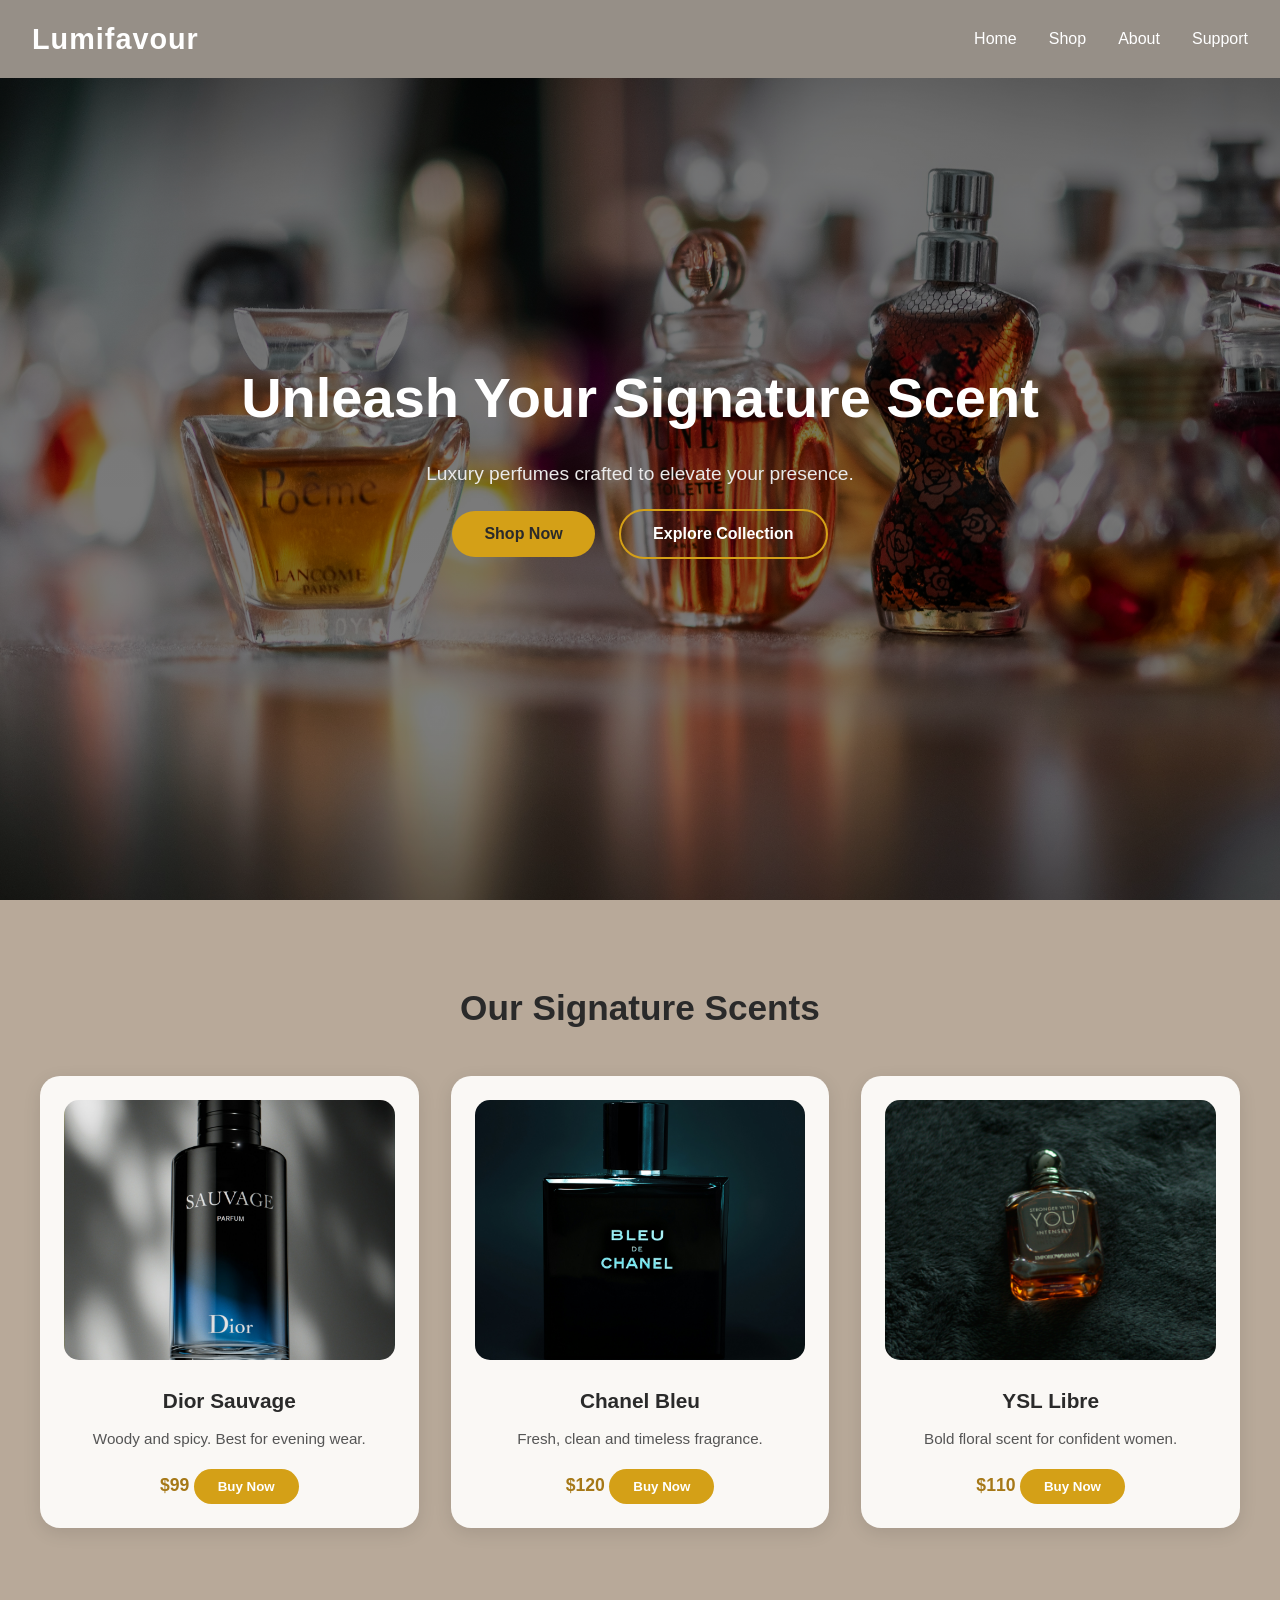
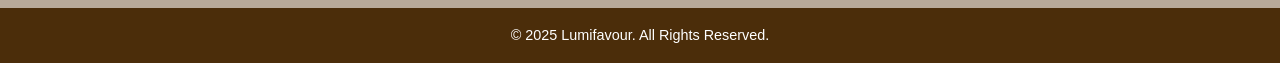
==== index.html @ c48dbbcd "Add files via upload" ====
<!DOCTYPE html>
<html lang="en">
<head>
  <meta charset="UTF-8" />
  <meta name="viewport" content="width=device-width, initial-scale=1.0" />
  <title>Lumifavour – Luxury Perfumes</title>
  <link rel="stylesheet" href="style.css" />
</head>
<body>

  <!-- NAVIGATION -->
<nav>
  <div class="logo">Lumifavour</div>
  <div class="hamburger" aria-label="Toggle navigation" role="button" tabindex="0">
    <span></span><span></span><span></span>
  </div>
  <div class="nav-links">
    <a href="index.html">Home</a>
    <a href="shop.html">Shop</a>
    <a href="about.html">About</a>
    <a href="support.html">Support</a>
  </div>
</nav>

  <!-- HERO SECTION -->
  <section class="hero">
    <div class="hero-content">
      <h1>Unleash Your Signature Scent</h1>
      <p>Luxury perfumes crafted to elevate your presence.</p>
      <div class="hero-buttons">
        <a href="shop.html" class="btn primary">Shop Now</a>
        <a href="shop.html" class="btn secondary">Explore Collection</a>
      </div>
    </div>
  </section>

  <!-- SHOP SECTION -->
  <section class="shop-section" id="shop">
    <h2>Our Signature Scents</h2>
    <div class="product-grid">
      <div class="product-card">
        <img src="images/savage2.jpg" alt="Dior Sauvage">
        <h3>Dior Sauvage</h3>
        <p>Woody and spicy. Best for evening wear.</p>
        <span class="price">$99</span>
        <button class="buy-btn">Buy Now</button>
      </div>

      <div class="product-card">
        <img src="images/bleu1.jpg" alt="Chanel Bleu">
        <h3>Chanel Bleu</h3>
        <p>Fresh, clean and timeless fragrance.</p>
        <span class="price">$120</span>
        <button class="buy-btn">Buy Now</button>
      </div>

      <div class="product-card">
        <img src="images/ysl.jpg" alt="YSL Libre">
        <h3>YSL Libre</h3>
        <p>Bold floral scent for confident women.</p>
        <span class="price">$110</span>
        <button class="buy-btn">Buy Now</button>
      </div>
    </div>
  </section>

  <footer>
    <p>© 2025 Lumifavour. All Rights Reserved.</p>
  </footer>
<script src="script.js"></script>

</body>
</html>
---- style.css ----
/* === GLOBAL RESET === */
* {
  margin: 0;
  padding: 0;
  box-sizing: border-box;
}

html {
  scroll-behavior: smooth;
}

/* === BODY === */
body {
  font-family: "Poppins", "Segoe UI", sans-serif;
  background-color: #fdfcfb;
  color: #3a2b1a;
  line-height: 1.6;
  overflow-x: hidden;
}

/* === COLOR VARIABLES === */
:root {
  --gold: #d4a017;
  --gold-dark: #a67817;
  --coffee: #b8a999;
  --ivory: #faf8f5;
  --charcoal: #2a2a2a;
  --white: #fff;
}

/* =========================================
   ✅ FINAL RESPONSIVE NAVBAR (CLEAN + FIXED)
========================================= */
nav {
  background-color: rgba(75, 45, 10, 0.85); /* deep brown tone */
  backdrop-filter: blur(8px);
  padding: 1rem 2rem;
  position: fixed;
  top: 0;
  left: 0;
  width: 100%;
  z-index: 1000;
  display: flex;
  justify-content: space-between;
  align-items: center;
}

.logo {
  color: var(--white);
  font-size: 1.8rem;
  font-weight: 700;
  letter-spacing: 1px;
}

.nav-links {
  display: flex;
  gap: 2rem;
  align-items: center;
}

.nav-links a {
  color: var(--white);
  text-decoration: none;
  font-weight: 500;
  position: relative;
  transition: color 0.3s ease;
}

.nav-links a::after {
  content: "";
  position: absolute;
  width: 0;
  height: 2px;
  background: var(--gold);
  bottom: -4px;
  left: 0;
  transition: 0.3s ease;
}

.nav-links a:hover::after,
.nav-links a.active::after {
  width: 100%;
}

.nav-links a:hover {
  color: var(--gold);
}

/* -----------------------------
   🔥 MOBILE RESPONSIVE NAVBAR
------------------------------ */
.hamburger {
  display: none;
  flex-direction: column;
  justify-content: space-between;
  width: 25px;
  height: 20px;
  cursor: pointer;
  gap: 4px;
  z-index: 1001;
}

.hamburger span {
  width: 100%;
  height: 3px;
  background-color: white;
  border-radius: 2px;
  transition: 0.3s ease;
}

/* Animate hamburger to X when open */
nav.open .hamburger span:nth-child(1) {
  transform: translateY(8px) rotate(45deg);
}
nav.open .hamburger span:nth-child(2) {
  opacity: 0;
}
nav.open .hamburger span:nth-child(3) {
  transform: translateY(-8px) rotate(-45deg);
}

/* -----------------------------
   📱 Mobile Dropdown (Centered)
------------------------------ */
@media (max-width: 768px) {
  .hamburger {
    display: flex;
  }

  .nav-links {
    position: absolute;
    top: 100%;
    left: 50%;
    transform: translateX(-50%);
    background: rgba(0, 0, 0, 0.85);
    flex-direction: column;
    align-items: flex-start;
    width: 80%;
    max-width: 320px;
    padding: 1rem 1.25rem;
    gap: 0.75rem;
    border-radius: 12px;
    display: none;
    box-shadow: 0 8px 20px rgba(0,0,0,0.3);
    backdrop-filter: blur(6px);
    animation: fadeIn 0.3s ease;
    z-index: 999;
  }

  nav.open .nav-links {
    display: flex;
  }

  .nav-links a {
  position: relative;
  width: 100%;
  font-size: 1.05rem;
  text-align: center;
  color: white;
  padding: 0.5rem 0;
  text-decoration: none;
}

.nav-links a::after {
  left: 50%; /* start underline from center */
  transform: translateX(-50%); /* center it */
}

.nav-links a:hover::after,
.nav-links a.active::after {
  width: 50%; /* balanced width */
}


  .nav-links a:hover {
    color: #ffd700;
    letter-spacing: 0.5px;
  }

  @keyframes fadeIn {
    from {
      opacity: 0;
      transform: translate(-50%, -10px);
    }
    to {
      opacity: 1;
      transform: translate(-50%, 0);
    }
  }
}

/* === HERO SECTION === */
.hero {
  height: 100vh;
  background: linear-gradient(rgba(0, 0, 0, 0.55), rgba(0, 0, 0, 0.5)),
    url('images/ulysse-pointcheval--j6LLsAehUo-unsplash.jpg') center/cover no-repeat;
  display: flex;
  align-items: center;
  justify-content: center;
  color: var(--white);
  text-align: center;
  padding: 0 1rem;
}

.hero h1 {
  font-size: 3.5rem;
  font-weight: 700;
  margin-bottom: 1rem;
}

.hero p {
  font-size: 1.2rem;
  margin-bottom: 2rem;
  color: #eaeaea;
}

.hero-buttons .btn {
  margin: 0 10px;
}

/* === BUTTONS === */
.btn {
  padding: 0.9rem 2rem;
  border-radius: 30px;
  font-weight: 600;
  text-decoration: none;
  transition: all 0.3s ease;
}

.btn.primary {
  background-color: var(--gold);
  color: var(--charcoal);
}

.btn.primary:hover {
  background-color: var(--gold-dark);
  transform: translateY(-3px);
}

.btn.secondary {
  border: 2px solid var(--gold);
  color: var(--white);
  background: transparent;
}

.btn.secondary:hover {
  background-color: var(--gold);
  color: var(--charcoal);
  transform: translateY(-3px);
}

/* === SHOP SECTION === */
.shop-section {
  background-color: var(--coffee);
  text-align: center;
  padding: 80px 40px;
}

.shop-section h2 {
  font-size: 2.2rem;
  margin-bottom: 40px;
  color: var(--charcoal);
}

.product-grid {
  display: grid;
  grid-template-columns: repeat(auto-fit, minmax(260px, 1fr));
  gap: 2rem;
  max-width: 1200px;
  margin: auto;
}

.product-card {
  background-color: var(--ivory);
  border-radius: 20px;
  padding: 1.5rem;
  box-shadow: 0 5px 18px rgba(0, 0, 0, 0.1);
  transition: transform 0.3s ease, box-shadow 0.3s ease;
}

.product-card:hover {
  transform: translateY(-10px);
  box-shadow: 0 10px 25px rgba(0, 0, 0, 0.15);
}

.product-card img {
  width: 100%;
  height: 260px;
  object-fit: cover;
  border-radius: 15px;
  margin-bottom: 1rem;
}

.product-card h3 {
  font-size: 1.3rem;
  color: var(--charcoal);
}

.product-card p {
  font-size: 0.95rem;
  color: #555;
  margin: 10px 0;
}

.price {
  color: var(--gold-dark);
  font-weight: bold;
  font-size: 1.1rem;
}

.buy-btn {
  margin-top: 0.5rem;
  background-color: var(--gold);
  color: var(--white);
  border: none;
  border-radius: 25px;
  padding: 0.6rem 1.5rem;
  cursor: pointer;
  font-weight: 600;
  transition: background 0.3s ease, transform 0.3s ease;
}

.buy-btn:hover {
  background-color: var(--gold-dark);
  transform: scale(1.05);
}

/* === FOOTER === */
footer {
  background-color: #4b2d0a;
  color: #fff;
  text-align: center;
  padding: 1rem;
  font-size: 0.9rem;
}

/* === RESPONSIVE DESIGN === */
@media (max-width: 768px) {
  .hero h1 {
    font-size: 2.2rem;
  }

  .hero p {
    font-size: 1rem;
  }
}

@media (max-width: 480px) {
  .hero {
    padding: 0 1rem;
  }

  .hero h1 {
    font-size: 1.8rem;
  }
}
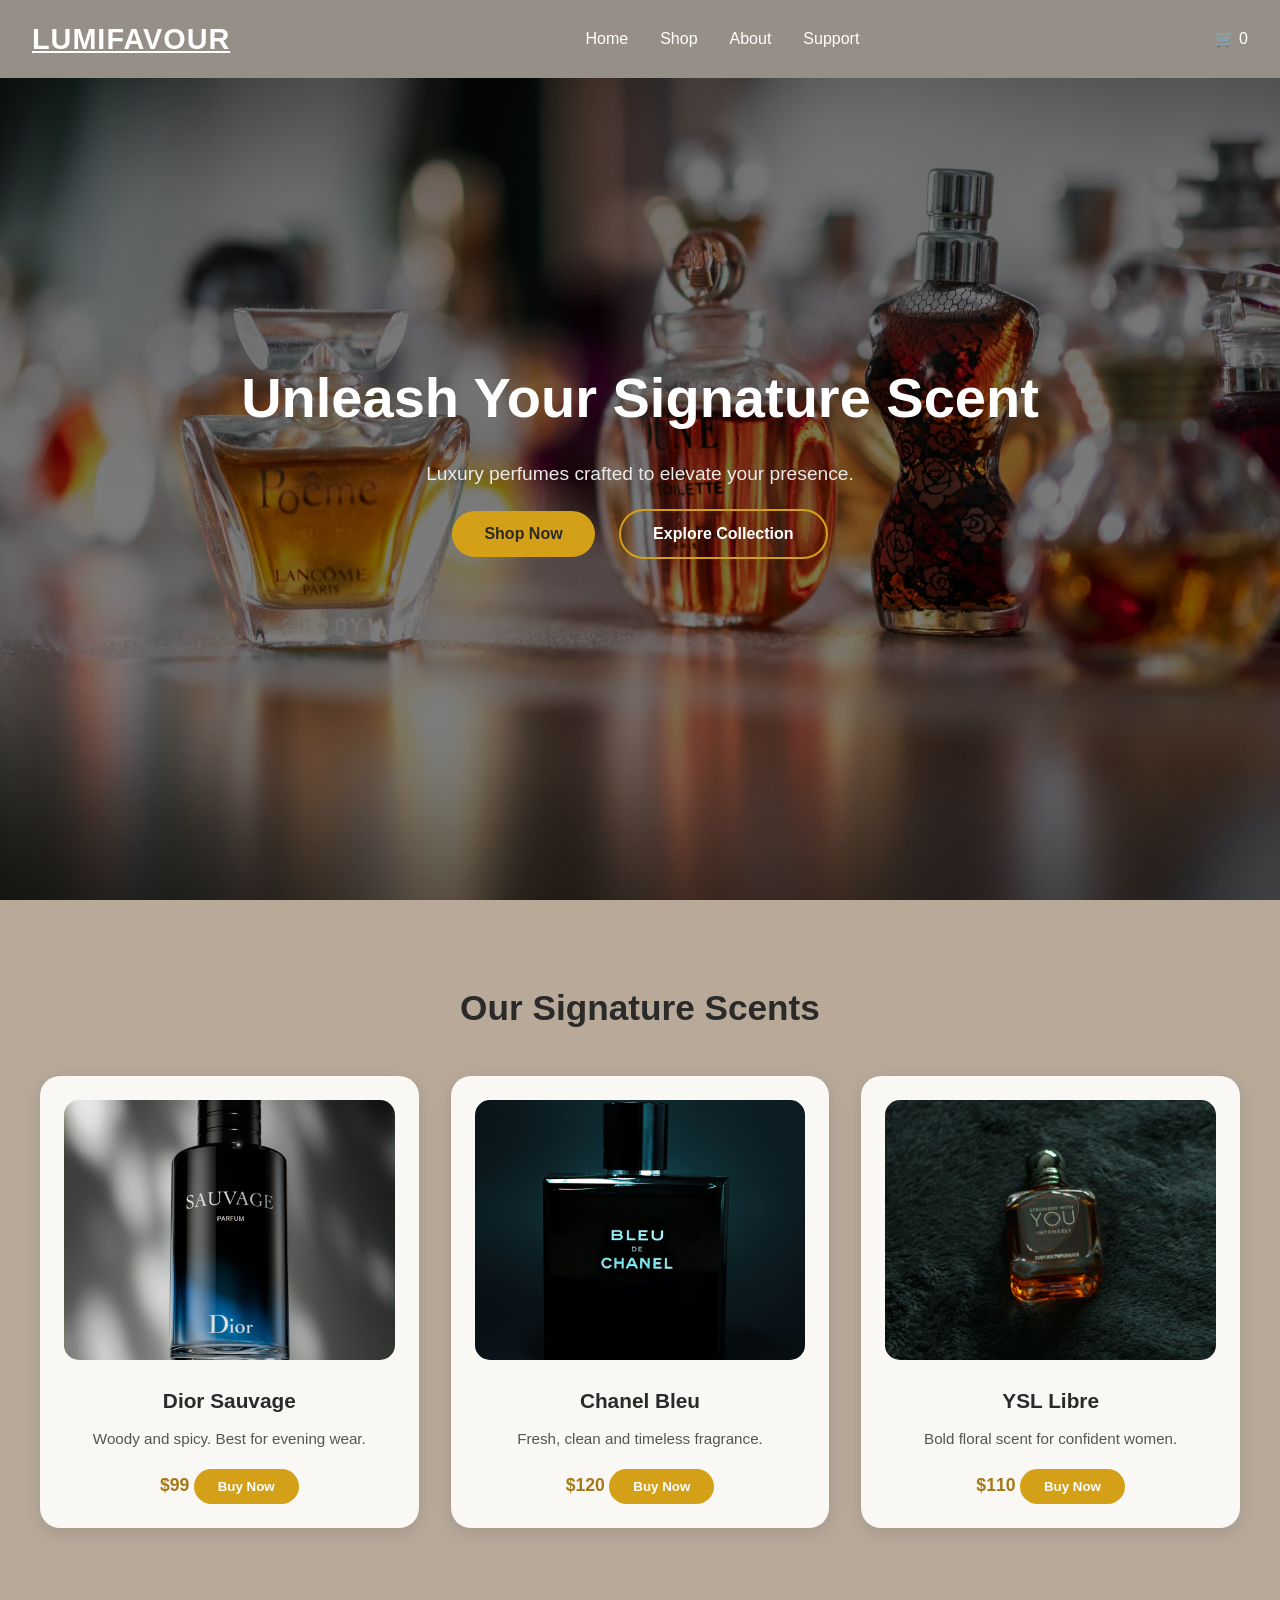
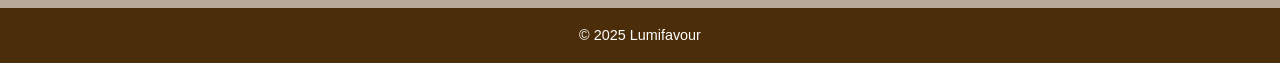
==== commit e2bfad0a: "Update index.html" ====
--- a/index.html
+++ b/index.html
@@ -1,44 +1,49 @@
 <!DOCTYPE html>
 <html lang="en">
 <head>
-  <meta charset="UTF-8" />
-  <meta name="viewport" content="width=device-width, initial-scale=1.0" />
-  <title>Lumifavour – Luxury Perfumes</title>
-  <link rel="stylesheet" href="style.css" />
+<meta charset="UTF-8">
+<meta name="viewport" content="width=device-width, initial-scale=1.0">
+<title>Lumifavour</title>
+<link rel="stylesheet" href="style.css">
 </head>
+
 <body>
 
-  <!-- NAVIGATION -->
 <nav>
-  <div class="logo">Lumifavour</div>
-  <div class="hamburger" aria-label="Toggle navigation" role="button" tabindex="0">
-    <span></span><span></span><span></span>
-  </div>
-  <div class="nav-links">
-    <a href="index.html">Home</a>
-    <a href="shop.html">Shop</a>
-    <a href="about.html">About</a>
-    <a href="support.html">Support</a>
-  </div>
+<a href="index.html" class="logo">LUMIFAVOUR</a>
+
+<div class="hamburger">
+<span></span><span></span><span></span>
+</div>
+
+<div class="nav-links">
+<a href="index.html">Home</a>
+<a href="shop.html">Shop</a>
+<a href="about.html">About</a>
+<a href="support.html">Support</a>
+</div>
+
+<div style="color:white;">🛒 <span id="cart-count">0</span></div>
 </nav>
 
-  <!-- HERO SECTION -->
-  <section class="hero">
-    <div class="hero-content">
-      <h1>Unleash Your Signature Scent</h1>
-      <p>Luxury perfumes crafted to elevate your presence.</p>
-      <div class="hero-buttons">
-        <a href="shop.html" class="btn primary">Shop Now</a>
-        <a href="shop.html" class="btn secondary">Explore Collection</a>
-      </div>
-    </div>
-  </section>
+<section class="hero">
+<div class="hero-content reveal">
+<h1>Unleash Your Signature Scent</h1>
+<p>Luxury perfumes crafted to elevate your presence.</p>
 
-  <!-- SHOP SECTION -->
+<div class="hero-buttons">
+<a href="shop.html" class="btn primary">Shop Now</a>
+<a href="shop.html" class="btn secondary">Explore Collection</a>
+</div>
+</div>
+</section>
+<!-- SHOP SECTION -->
   <section class="shop-section" id="shop">
-    <h2>Our Signature Scents</h2>
+    <h2 class="reveal">Our Signature Scents</h2>
+
     <div class="product-grid">
-      <div class="product-card">
+
+      <div class="product-card reveal">
         <img src="images/savage2.jpg" alt="Dior Sauvage">
         <h3>Dior Sauvage</h3>
         <p>Woody and spicy. Best for evening wear.</p>
@@ -46,7 +51,7 @@
         <button class="buy-btn">Buy Now</button>
       </div>
 
-      <div class="product-card">
+      <div class="product-card reveal delay">
         <img src="images/bleu1.jpg" alt="Chanel Bleu">
         <h3>Chanel Bleu</h3>
         <p>Fresh, clean and timeless fragrance.</p>
@@ -54,20 +59,21 @@
         <button class="buy-btn">Buy Now</button>
       </div>
 
-      <div class="product-card">
+      <div class="product-card reveal delay-2">
         <img src="images/ysl.jpg" alt="YSL Libre">
         <h3>YSL Libre</h3>
         <p>Bold floral scent for confident women.</p>
         <span class="price">$110</span>
         <button class="buy-btn">Buy Now</button>
       </div>
+
     </div>
   </section>
 
-  <footer>
-    <p>© 2025 Lumifavour. All Rights Reserved.</p>
-  </footer>
+<footer>
+<p>© 2025 Lumifavour</p>
+</footer>
+
 <script src="script.js"></script>
-
 </body>
-</html>+</html>
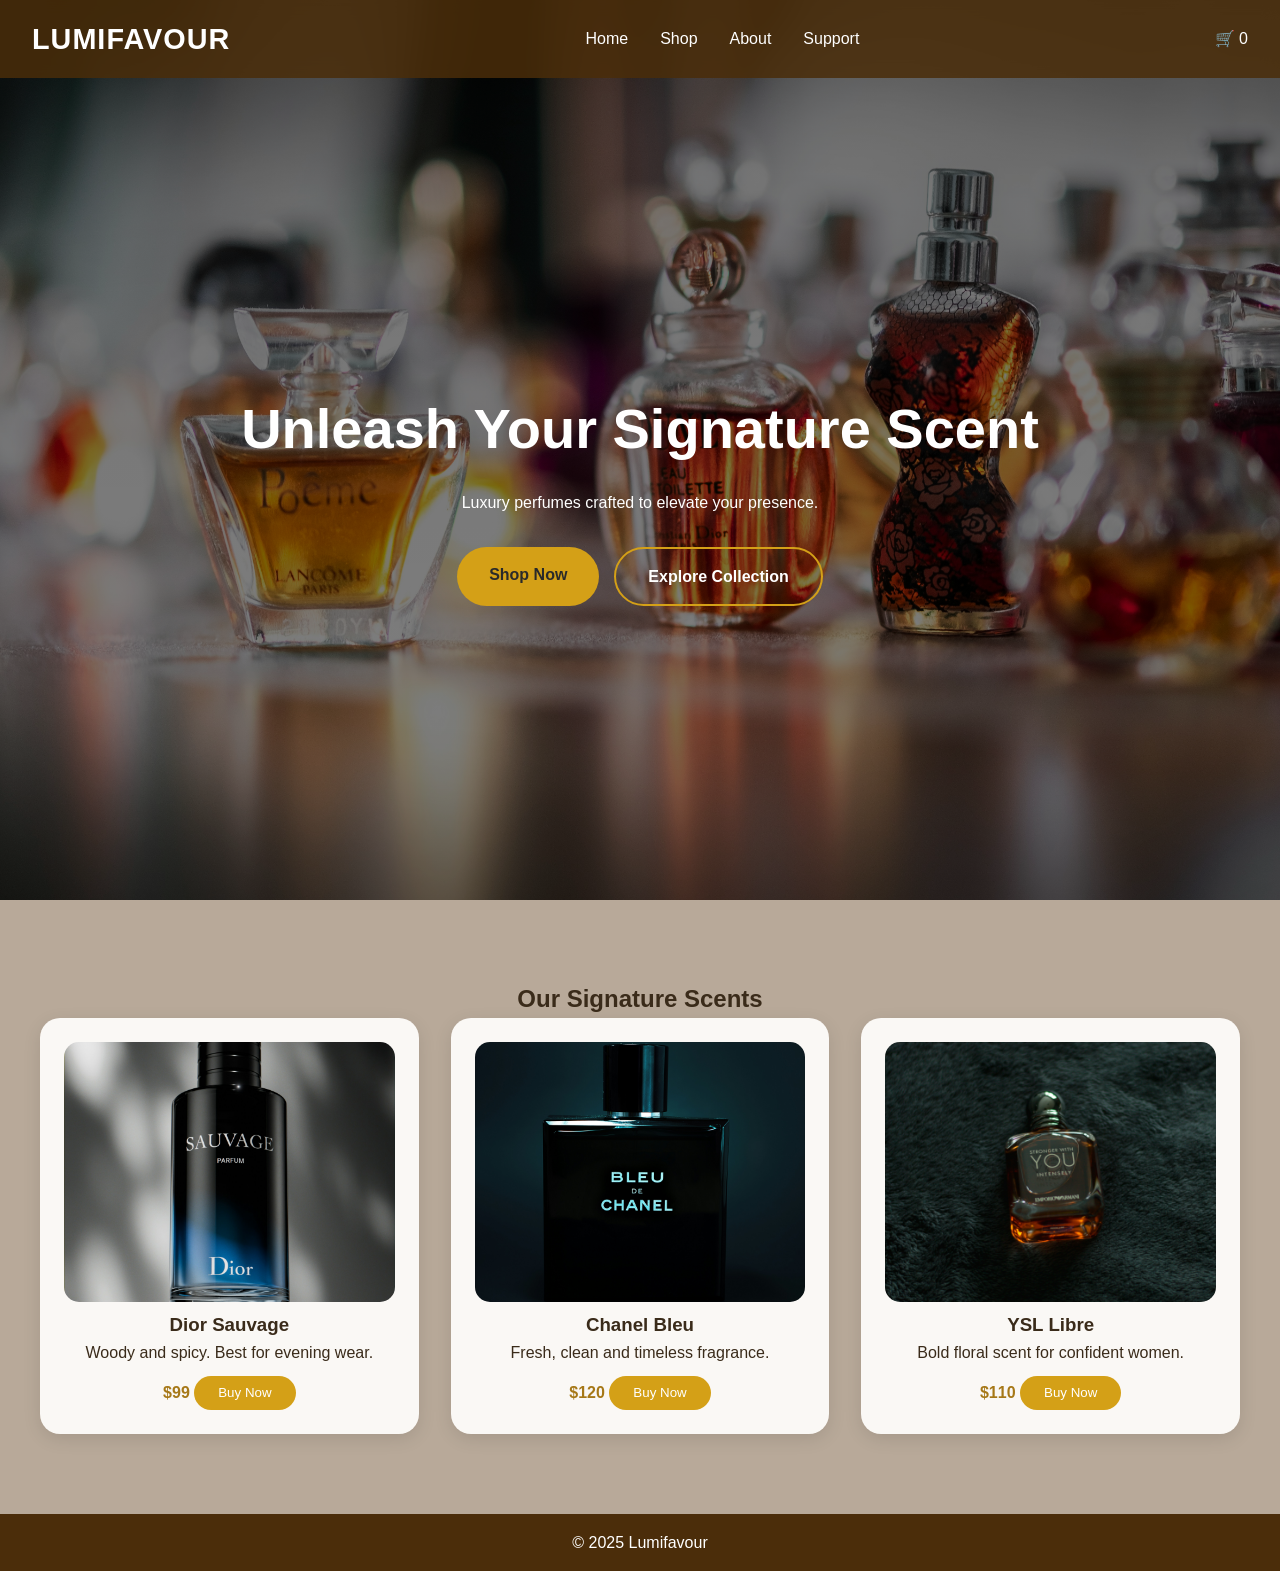
==== commit e4805dbd: "Add files via upload" ====
--- a/index.html
+++ b/index.html
@@ -76,4 +76,4 @@
 
 <script src="script.js"></script>
 </body>
-</html>
+</html>
--- a/style.css
+++ b/style.css
@@ -4,6 +4,8 @@
   padding: 0;
   box-sizing: border-box;
 }
+
+/* REMOVE GLOBAL TRANSITION BUG */
 
 html {
   scroll-behavior: smooth;
@@ -16,6 +18,10 @@
   color: #3a2b1a;
   line-height: 1.6;
   overflow-x: hidden;
+
+  display: flex;
+  flex-direction: column;
+  min-height: 100vh;
 }
 
 /* === COLOR VARIABLES === */
@@ -28,11 +34,9 @@
   --white: #fff;
 }
 
-/* =========================================
-   ✅ FINAL RESPONSIVE NAVBAR (CLEAN + FIXED)
-========================================= */
+/* ================= NAVBAR ================= */
 nav {
-  background-color: rgba(75, 45, 10, 0.85); /* deep brown tone */
+  background-color: rgba(75, 45, 10, 0.85);
   backdrop-filter: blur(8px);
   padding: 1rem 2rem;
   position: fixed;
@@ -50,8 +54,15 @@
   font-size: 1.8rem;
   font-weight: 700;
   letter-spacing: 1px;
-}
-
+  text-decoration: none;
+  transition: 0.3s ease;
+}
+
+.logo:hover {
+  color: var(--gold);
+}
+
+/* NAV LINKS */
 .nav-links {
   display: flex;
   gap: 2rem;
@@ -63,9 +74,10 @@
   text-decoration: none;
   font-weight: 500;
   position: relative;
-  transition: color 0.3s ease;
-}
-
+  transition: 0.3s ease;
+}
+
+/* CLEAN UNDERLINE FIX */
 .nav-links a::after {
   content: "";
   position: absolute;
@@ -74,7 +86,7 @@
   background: var(--gold);
   bottom: -4px;
   left: 0;
-  transition: 0.3s ease;
+  transition: width 0.3s ease;
 }
 
 .nav-links a:hover::after,
@@ -86,42 +98,35 @@
   color: var(--gold);
 }
 
-/* -----------------------------
-   🔥 MOBILE RESPONSIVE NAVBAR
------------------------------- */
+/* ================= HAMBURGER ================= */
 .hamburger {
   display: none;
   flex-direction: column;
-  justify-content: space-between;
+  gap: 4px;
+  cursor: pointer;
+  z-index: 1001;
+}
+
+.hamburger span {
   width: 25px;
-  height: 20px;
-  cursor: pointer;
-  gap: 4px;
-  z-index: 1001;
-}
-
-.hamburger span {
-  width: 100%;
   height: 3px;
-  background-color: white;
+  background: white;
   border-radius: 2px;
   transition: 0.3s ease;
 }
 
-/* Animate hamburger to X when open */
+/* ANIMATION */
 nav.open .hamburger span:nth-child(1) {
-  transform: translateY(8px) rotate(45deg);
+  transform: translateY(7px) rotate(45deg);
 }
 nav.open .hamburger span:nth-child(2) {
   opacity: 0;
 }
 nav.open .hamburger span:nth-child(3) {
-  transform: translateY(-8px) rotate(-45deg);
-}
-
-/* -----------------------------
-   📱 Mobile Dropdown (Centered)
------------------------------- */
+  transform: translateY(-7px) rotate(-45deg);
+}
+
+/* ================= MOBILE NAV ================= */
 @media (max-width: 768px) {
   .hamburger {
     display: flex;
@@ -132,19 +137,13 @@
     top: 100%;
     left: 50%;
     transform: translateX(-50%);
-    background: rgba(0, 0, 0, 0.85);
+    background: rgba(0, 0, 0, 0.9);
     flex-direction: column;
-    align-items: flex-start;
-    width: 80%;
+    width: 85%;
     max-width: 320px;
-    padding: 1rem 1.25rem;
-    gap: 0.75rem;
+    padding: 1rem;
     border-radius: 12px;
     display: none;
-    box-shadow: 0 8px 20px rgba(0,0,0,0.3);
-    backdrop-filter: blur(6px);
-    animation: fadeIn 0.3s ease;
-    z-index: 999;
   }
 
   nav.open .nav-links {
@@ -152,114 +151,88 @@
   }
 
   .nav-links a {
-  position: relative;
-  width: 100%;
-  font-size: 1.05rem;
-  text-align: center;
-  color: white;
-  padding: 0.5rem 0;
-  text-decoration: none;
-}
-
-.nav-links a::after {
-  left: 50%; /* start underline from center */
-  transform: translateX(-50%); /* center it */
-}
-
-.nav-links a:hover::after,
-.nav-links a.active::after {
-  width: 50%; /* balanced width */
-}
-
-
-  .nav-links a:hover {
-    color: #ffd700;
-    letter-spacing: 0.5px;
-  }
-
-  @keyframes fadeIn {
-    from {
-      opacity: 0;
-      transform: translate(-50%, -10px);
-    }
-    to {
-      opacity: 1;
-      transform: translate(-50%, 0);
-    }
-  }
-}
-
-/* === HERO SECTION === */
+    width: 100%;
+    text-align: center;
+    padding: 0.6rem 0;
+  }
+
+  /* 🔥 REMOVE UNDERLINE ON MOBILE (FIXED ISSUE) */
+  .nav-links a::after {
+    display: none;
+  }
+}
+
+/* ================= HERO ================= */
 .hero {
-  height: 100vh;
-  background: linear-gradient(rgba(0, 0, 0, 0.55), rgba(0, 0, 0, 0.5)),
+  min-height: 100vh;
+  padding-top: 90px;
+  background: linear-gradient(rgba(0,0,0,0.55), rgba(0,0,0,0.5)),
     url('images/ulysse-pointcheval--j6LLsAehUo-unsplash.jpg') center/cover no-repeat;
   display: flex;
   align-items: center;
   justify-content: center;
+  text-align: center;
   color: var(--white);
-  text-align: center;
-  padding: 0 1rem;
+  padding-left: 1rem;
+  padding-right: 1rem;
 }
 
 .hero h1 {
   font-size: 3.5rem;
-  font-weight: 700;
   margin-bottom: 1rem;
 }
 
 .hero p {
-  font-size: 1.2rem;
   margin-bottom: 2rem;
-  color: #eaeaea;
-}
-
-.hero-buttons .btn {
-  margin: 0 10px;
-}
-
-/* === BUTTONS === */
+}
+
+/* ================= BUTTONS ================= */
 .btn {
   padding: 0.9rem 2rem;
   border-radius: 30px;
   font-weight: 600;
   text-decoration: none;
-  transition: all 0.3s ease;
+  transition: 0.3s ease;
+  display: inline-block;
 }
 
 .btn.primary {
-  background-color: var(--gold);
+  background: var(--gold);
   color: var(--charcoal);
 }
 
 .btn.primary:hover {
-  background-color: var(--gold-dark);
+  background: var(--gold-dark);
   transform: translateY(-3px);
 }
 
 .btn.secondary {
   border: 2px solid var(--gold);
-  color: var(--white);
-  background: transparent;
+  color: white;
 }
 
 .btn.secondary:hover {
-  background-color: var(--gold);
+  background: var(--gold);
   color: var(--charcoal);
-  transform: translateY(-3px);
-}
-
-/* === SHOP SECTION === */
+}
+
+/* FIX BUTTON ALIGNMENT */
+.hero-buttons {
+  display: flex;
+  gap: 15px;
+  justify-content: center;
+  flex-wrap: wrap;
+}
+
+.hero-buttons .btn {
+  margin: 0;
+}
+
+/* ================= SHOP ================= */
 .shop-section {
-  background-color: var(--coffee);
+  background: var(--coffee);
+  padding: 80px 20px;
   text-align: center;
-  padding: 80px 40px;
-}
-
-.shop-section h2 {
-  font-size: 2.2rem;
-  margin-bottom: 40px;
-  color: var(--charcoal);
 }
 
 .product-grid {
@@ -271,16 +244,15 @@
 }
 
 .product-card {
-  background-color: var(--ivory);
+  background: var(--ivory);
   border-radius: 20px;
   padding: 1.5rem;
-  box-shadow: 0 5px 18px rgba(0, 0, 0, 0.1);
-  transition: transform 0.3s ease, box-shadow 0.3s ease;
+  box-shadow: 0 5px 18px rgba(0,0,0,0.1);
+  transition: 0.3s ease;
 }
 
 .product-card:hover {
-  transform: translateY(-10px);
-  box-shadow: 0 10px 25px rgba(0, 0, 0, 0.15);
+  transform: translateY(-8px);
 }
 
 .product-card img {
@@ -288,69 +260,28 @@
   height: 260px;
   object-fit: cover;
   border-radius: 15px;
-  margin-bottom: 1rem;
-}
-
-.product-card h3 {
-  font-size: 1.3rem;
-  color: var(--charcoal);
-}
-
-.product-card p {
-  font-size: 0.95rem;
-  color: #555;
-  margin: 10px 0;
 }
 
 .price {
   color: var(--gold-dark);
   font-weight: bold;
-  font-size: 1.1rem;
 }
 
 .buy-btn {
-  margin-top: 0.5rem;
-  background-color: var(--gold);
-  color: var(--white);
+  margin-top: 10px;
+  background: var(--gold);
+  color: white;
   border: none;
   border-radius: 25px;
   padding: 0.6rem 1.5rem;
   cursor: pointer;
-  font-weight: 600;
-  transition: background 0.3s ease, transform 0.3s ease;
-}
-
-.buy-btn:hover {
-  background-color: var(--gold-dark);
-  transform: scale(1.05);
-}
-
-/* === FOOTER === */
+}
+
+/* ================= FOOTER ================= */
 footer {
-  background-color: #4b2d0a;
-  color: #fff;
+  background: #4b2d0a;
+  color: white;
   text-align: center;
   padding: 1rem;
-  font-size: 0.9rem;
-}
-
-/* === RESPONSIVE DESIGN === */
-@media (max-width: 768px) {
-  .hero h1 {
-    font-size: 2.2rem;
-  }
-
-  .hero p {
-    font-size: 1rem;
-  }
-}
-
-@media (max-width: 480px) {
-  .hero {
-    padding: 0 1rem;
-  }
-
-  .hero h1 {
-    font-size: 1.8rem;
-  }
-}
+  margin-top: auto;
+}
